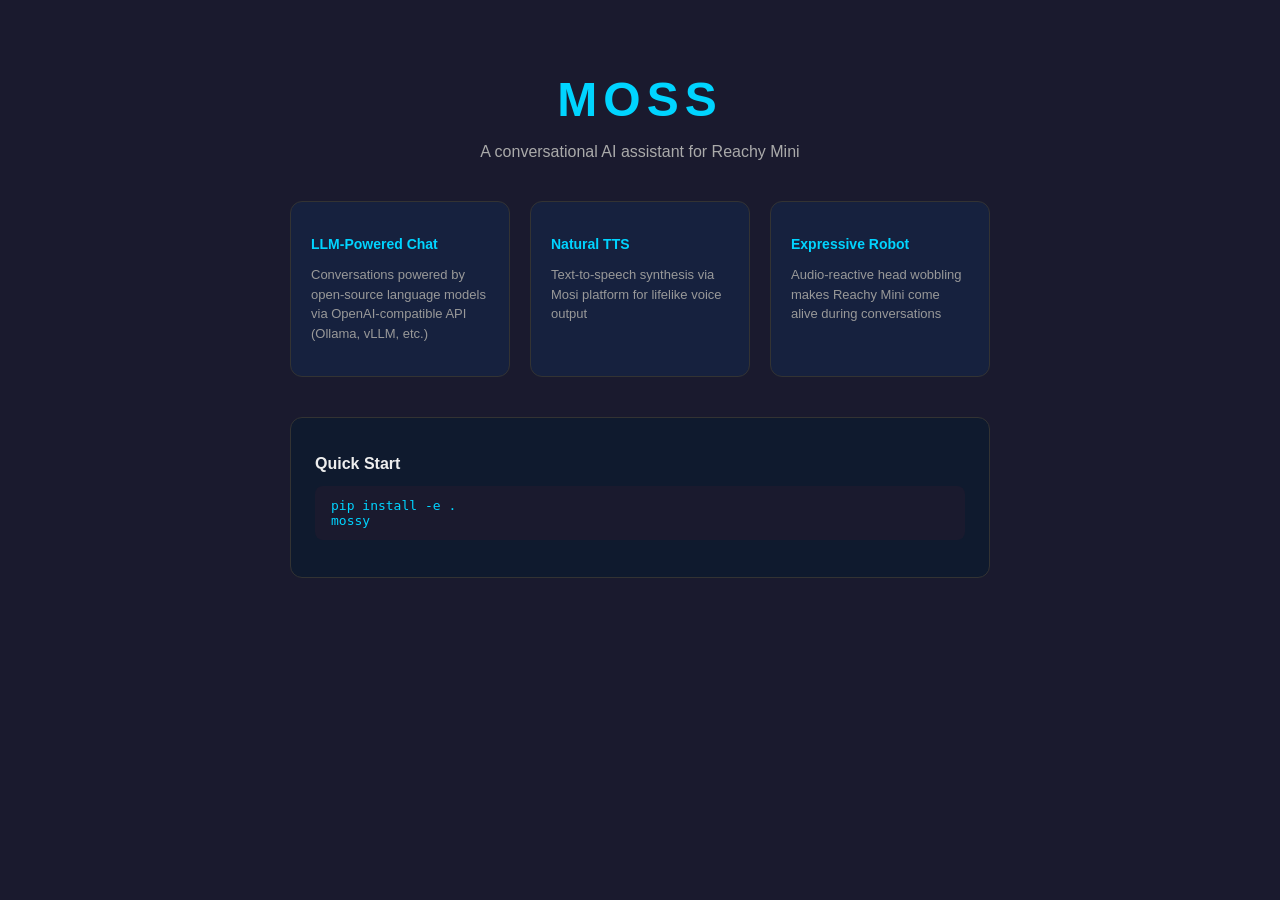
==== index.html @ 8f3aad62 "Init MOSS APP in Reachy-Mini" ====
<!DOCTYPE html>
<html lang="en">
<head>
    <meta charset="UTF-8">
    <meta name="viewport" content="width=device-width, initial-scale=1.0">
    <title>MOSS - Reachy Mini AI Assistant</title>
    <link rel="stylesheet" href="style.css">
</head>
<body>
    <div class="container">
        <h1>MOSS</h1>
        <p class="tagline">A conversational AI assistant for Reachy Mini</p>
        <div class="features">
            <div class="feature">
                <h3>LLM-Powered Chat</h3>
                <p>Conversations powered by open-source language models via OpenAI-compatible API (Ollama, vLLM, etc.)</p>
            </div>
            <div class="feature">
                <h3>Natural TTS</h3>
                <p>Text-to-speech synthesis via Mosi platform for lifelike voice output</p>
            </div>
            <div class="feature">
                <h3>Expressive Robot</h3>
                <p>Audio-reactive head wobbling makes Reachy Mini come alive during conversations</p>
            </div>
        </div>
        <div class="install">
            <h2>Quick Start</h2>
            <pre><code>pip install -e .
mossy</code></pre>
        </div>
    </div>
</body>
</html>
---- style.css ----
body {
    font-family: -apple-system, BlinkMacSystemFont, "Segoe UI", Roboto, sans-serif;
    background: #1a1a2e;
    color: #eee;
    margin: 0;
    padding: 40px 20px;
}

.container {
    max-width: 700px;
    margin: 0 auto;
    text-align: center;
}

h1 {
    font-size: 48px;
    letter-spacing: 6px;
    color: #00d4ff;
    margin-bottom: 8px;
}

.tagline {
    color: #aaa;
    font-size: 16px;
    margin-bottom: 40px;
}

.features {
    display: grid;
    grid-template-columns: repeat(auto-fit, minmax(200px, 1fr));
    gap: 20px;
    margin-bottom: 40px;
}

.feature {
    background: #16213e;
    border: 1px solid #333;
    border-radius: 12px;
    padding: 20px;
    text-align: left;
}

.feature h3 {
    color: #00d4ff;
    margin-bottom: 8px;
    font-size: 14px;
}

.feature p {
    color: #999;
    font-size: 13px;
    line-height: 1.5;
}

.install {
    background: #0f1a2e;
    border: 1px solid #333;
    border-radius: 12px;
    padding: 24px;
    text-align: left;
}

.install h2 {
    font-size: 16px;
    margin-bottom: 12px;
}

.install pre {
    background: #1a1a2e;
    padding: 12px 16px;
    border-radius: 8px;
    overflow-x: auto;
}

.install code {
    color: #00d4ff;
    font-size: 13px;
}
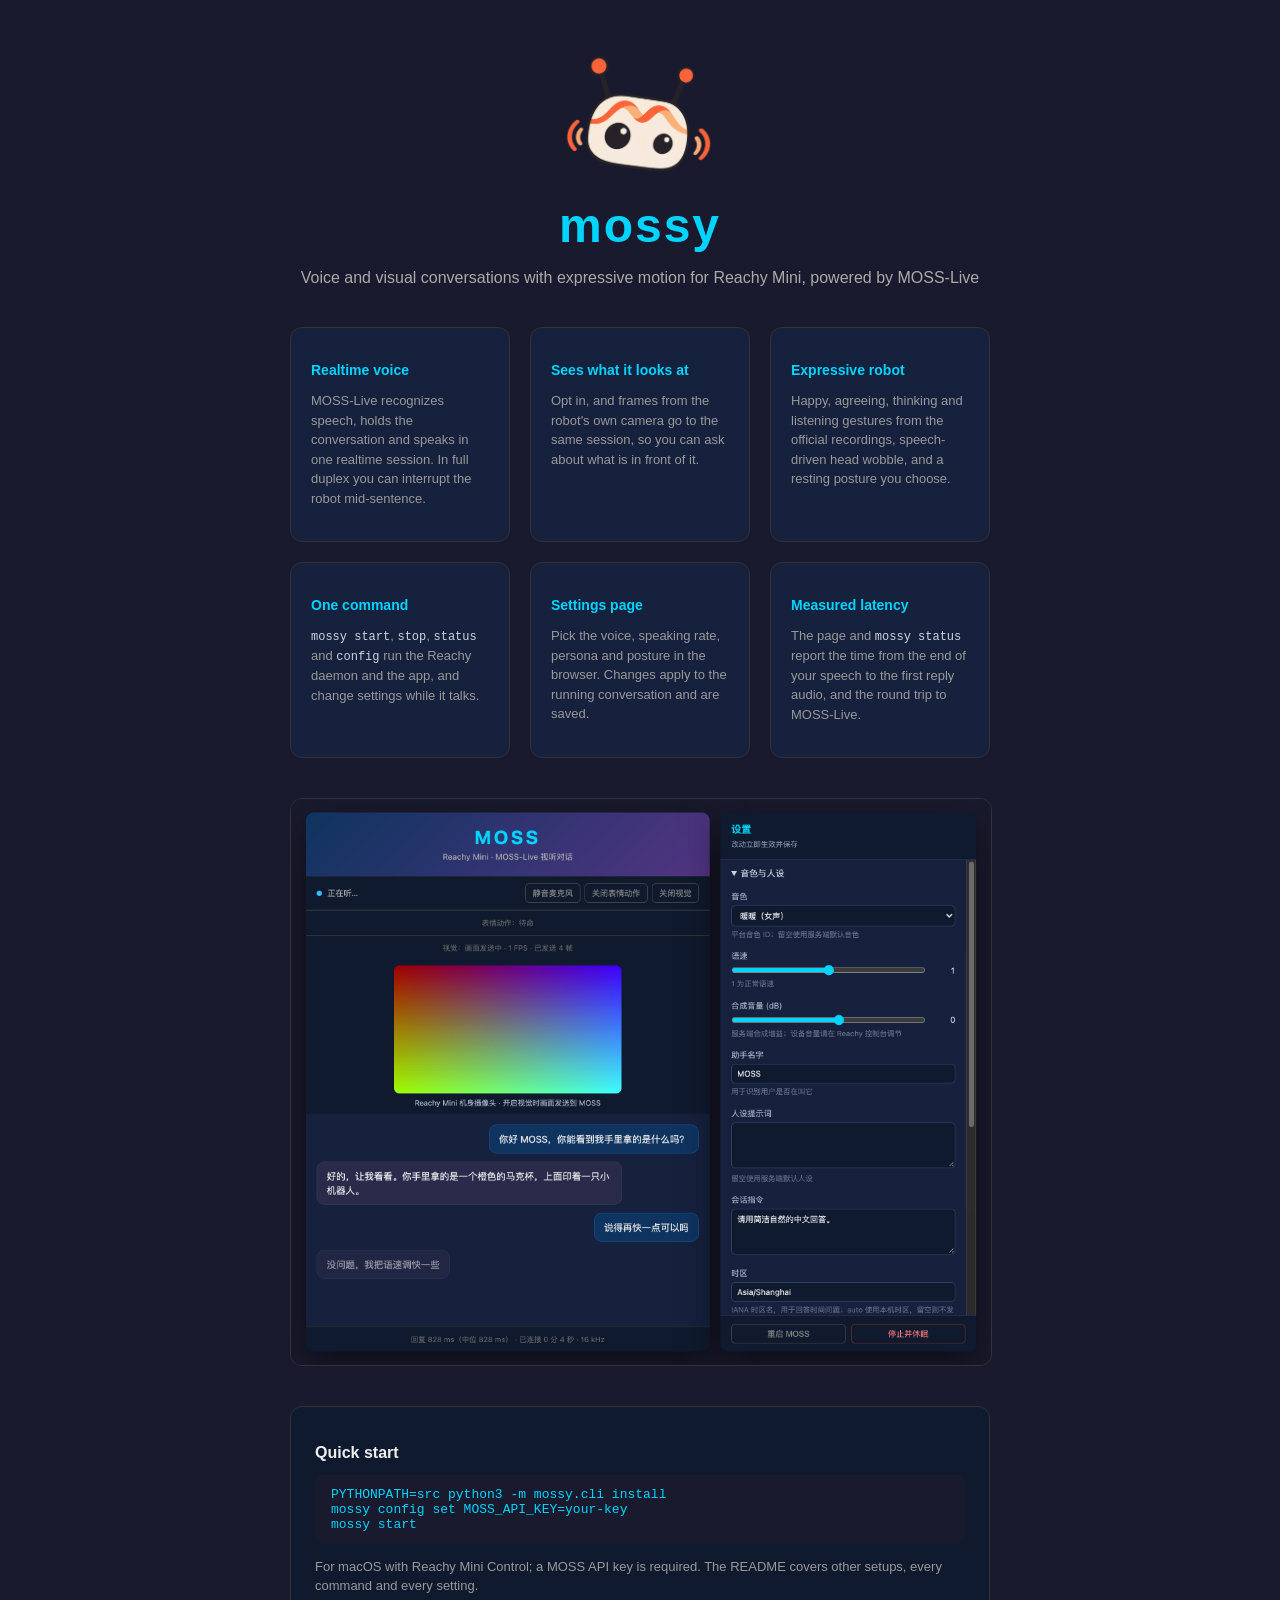
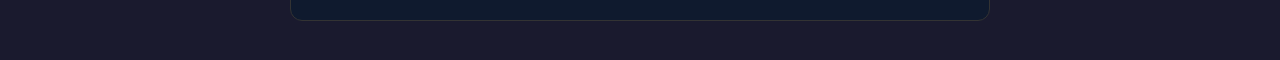
==== commit 4f0402fb: "Describe the current app on the landing page The root index.html still presented the first design: a" ====
--- a/index.html
+++ b/index.html
@@ -3,31 +3,47 @@
 <head>
     <meta charset="UTF-8">
     <meta name="viewport" content="width=device-width, initial-scale=1.0">
-    <title>MOSS - Reachy Mini AI Assistant</title>
+    <title>mossy - MOSS-Live conversations for Reachy Mini</title>
     <link rel="stylesheet" href="style.css">
 </head>
 <body>
     <div class="container">
-        <h1>MOSS</h1>
-        <p class="tagline">A conversational AI assistant for Reachy Mini</p>
+        <img class="logo" src="docs/assets/mossy-logo.png" alt="mossy: a robot with two antennae and an orange M-shaped voice wave">
+        <h1>mossy</h1>
+        <p class="tagline">Voice and visual conversations with expressive motion for Reachy Mini, powered by MOSS-Live</p>
         <div class="features">
             <div class="feature">
-                <h3>LLM-Powered Chat</h3>
-                <p>Conversations powered by open-source language models via OpenAI-compatible API (Ollama, vLLM, etc.)</p>
+                <h3>Realtime voice</h3>
+                <p>MOSS-Live recognizes speech, holds the conversation and speaks in one realtime session. In full duplex you can interrupt the robot mid-sentence.</p>
             </div>
             <div class="feature">
-                <h3>Natural TTS</h3>
-                <p>Text-to-speech synthesis via Mosi platform for lifelike voice output</p>
+                <h3>Sees what it looks at</h3>
+                <p>Opt in, and frames from the robot's own camera go to the same session, so you can ask about what is in front of it.</p>
             </div>
             <div class="feature">
-                <h3>Expressive Robot</h3>
-                <p>Audio-reactive head wobbling makes Reachy Mini come alive during conversations</p>
+                <h3>Expressive robot</h3>
+                <p>Happy, agreeing, thinking and listening gestures from the official recordings, speech-driven head wobble, and a resting posture you choose.</p>
+            </div>
+            <div class="feature">
+                <h3>One command</h3>
+                <p><code>mossy start</code>, <code>stop</code>, <code>status</code> and <code>config</code> run the Reachy daemon and the app, and change settings while it talks.</p>
+            </div>
+            <div class="feature">
+                <h3>Settings page</h3>
+                <p>Pick the voice, speaking rate, persona and posture in the browser. Changes apply to the running conversation and are saved.</p>
+            </div>
+            <div class="feature">
+                <h3>Measured latency</h3>
+                <p>The page and <code>mossy status</code> report the time from the end of your speech to the first reply audio, and the round trip to MOSS-Live.</p>
             </div>
         </div>
+        <img class="screenshot" src="docs/assets/runtime-ui.png" alt="The mossy page: status, camera preview and transcript on the left, settings on the right">
         <div class="install">
-            <h2>Quick Start</h2>
-            <pre><code>pip install -e .
-mossy</code></pre>
+            <h2>Quick start</h2>
+            <pre><code>PYTHONPATH=src python3 -m mossy.cli install
+mossy config set MOSS_API_KEY=your-key
+mossy start</code></pre>
+            <p class="note">For macOS with Reachy Mini Control; a MOSS API key is required. The README covers other setups, every command and every setting.</p>
         </div>
     </div>
 </body>
--- a/style.css
+++ b/style.css
@@ -12,11 +12,16 @@
     text-align: center;
 }
 
+.logo {
+    width: 160px;
+    max-width: 50%;
+}
+
 h1 {
     font-size: 48px;
-    letter-spacing: 6px;
+    letter-spacing: 2px;
     color: #00d4ff;
-    margin-bottom: 8px;
+    margin: 8px 0;
 }
 
 .tagline {
@@ -52,6 +57,19 @@
     line-height: 1.5;
 }
 
+.feature code {
+    color: #cbd5e1;
+    font-size: 12px;
+}
+
+.screenshot {
+    display: block;
+    width: 100%;
+    margin-bottom: 40px;
+    border: 1px solid #333;
+    border-radius: 12px;
+}
+
 .install {
     background: #0f1a2e;
     border: 1px solid #333;
@@ -76,3 +94,10 @@
     color: #00d4ff;
     font-size: 13px;
 }
+
+.install .note {
+    margin: 12px 0 0;
+    color: #999;
+    font-size: 13px;
+    line-height: 1.5;
+}
